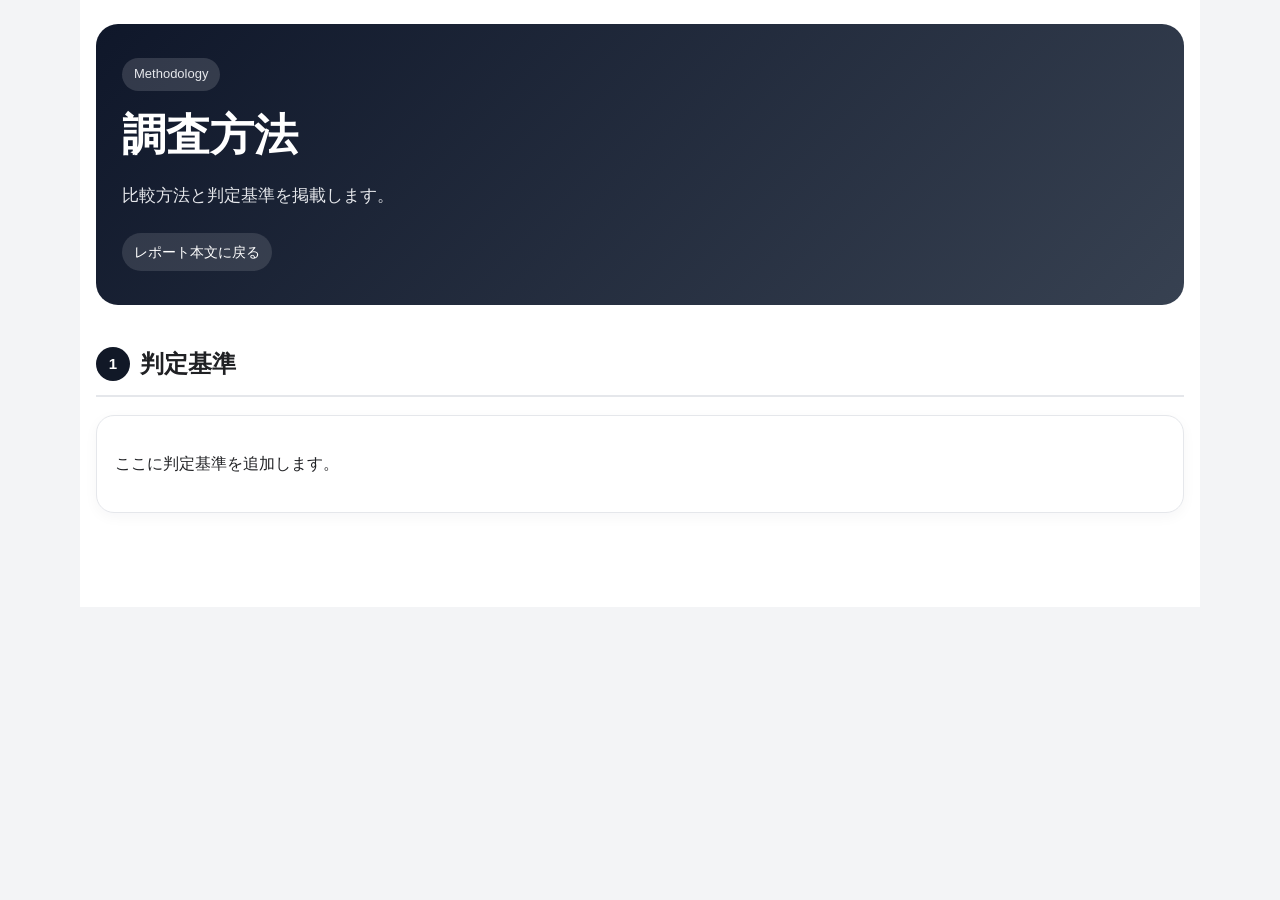
==== pages/methodology.html @ a3123b66 "Add initial GitHub Pages site" ====
<!DOCTYPE html>
<html lang="ja">
<head>
  <meta charset="UTF-8" />
  <meta name="viewport" content="width=device-width, initial-scale=1.0" />

  <title>調査方法</title>
  <link rel="stylesheet" href="../assets/css/report.css" />
</head>

<body>
  <main class="hormuz-report">
    <header class="report-hero">
      <div class="report-label">Methodology</div>
      <h1>調査方法</h1>
      <p class="lead">比較方法と判定基準を掲載します。</p>

      <nav class="top-links">
        <a href="../index.html">レポート本文に戻る</a>
      </nav>
    </header>

    <section class="section-block">
      <h2 class="section-title"><span>1</span>判定基準</h2>
      <div class="card">
        <p>ここに判定基準を追加します。</p>
      </div>
    </section>
  </main>
</body>
</html>
---- assets/css/report.css ----
:root {
  --blue: #1a73e8;
  --navy: #111827;
  --gray: #6b7280;
  --border: #e5e7eb;
}

* {
  box-sizing: border-box;
}

body {
  margin: 0;
  background: #f3f4f6;
  color: #202124;
  font-family: -apple-system, BlinkMacSystemFont, "Segoe UI", "Hiragino Sans",
    "Hiragino Kaku Gothic ProN", "Yu Gothic", Meiryo, sans-serif;
}

a {
  color: var(--blue);
  text-decoration: none;
}

a:hover {
  text-decoration: underline;
}

.hormuz-report {
  max-width: 1120px;
  margin: 0 auto;
  padding: 24px 16px 56px;
  line-height: 1.75;
  background: #fff;
}

.report-hero {
  padding: 34px 26px;
  border-radius: 22px;
  background: linear-gradient(135deg, #0f172a, #374151);
  color: #fff;
  margin-bottom: 34px;
}

.report-label {
  display: inline-block;
  padding: 5px 12px;
  border-radius: 999px;
  background: rgba(255,255,255,0.14);
  color: #e5e7eb;
  font-size: 13px;
  margin-bottom: 14px;
}

.report-hero h1 {
  font-size: clamp(26px, 4vw, 44px);
  line-height: 1.35;
  margin: 0 0 14px;
}

.report-hero .lead {
  font-size: 17px;
  color: #e5e7eb;
}

.top-links {
  display: flex;
  flex-wrap: wrap;
  gap: 10px;
  margin-top: 22px;
}

.top-links a {
  display: inline-block;
  padding: 7px 12px;
  border-radius: 999px;
  background: rgba(255,255,255,0.12);
  color: #fff;
  font-size: 14px;
}

.section-block {
  margin: 38px 0;
}

.section-title {
  display: flex;
  align-items: center;
  gap: 10px;
  font-size: 24px;
  padding-bottom: 10px;
  border-bottom: 2px solid var(--border);
  margin-bottom: 18px;
}

.section-title span {
  display: inline-flex;
  width: 34px;
  height: 34px;
  align-items: center;
  justify-content: center;
  border-radius: 50%;
  background: var(--navy);
  color: #fff;
  font-size: 15px;
  font-weight: 800;
  flex-shrink: 0;
}

.card {
  border: 1px solid var(--border);
  border-radius: 18px;
  padding: 18px;
  background: #fff;
  box-shadow: 0 4px 14px rgba(15, 23, 42, 0.04);
}
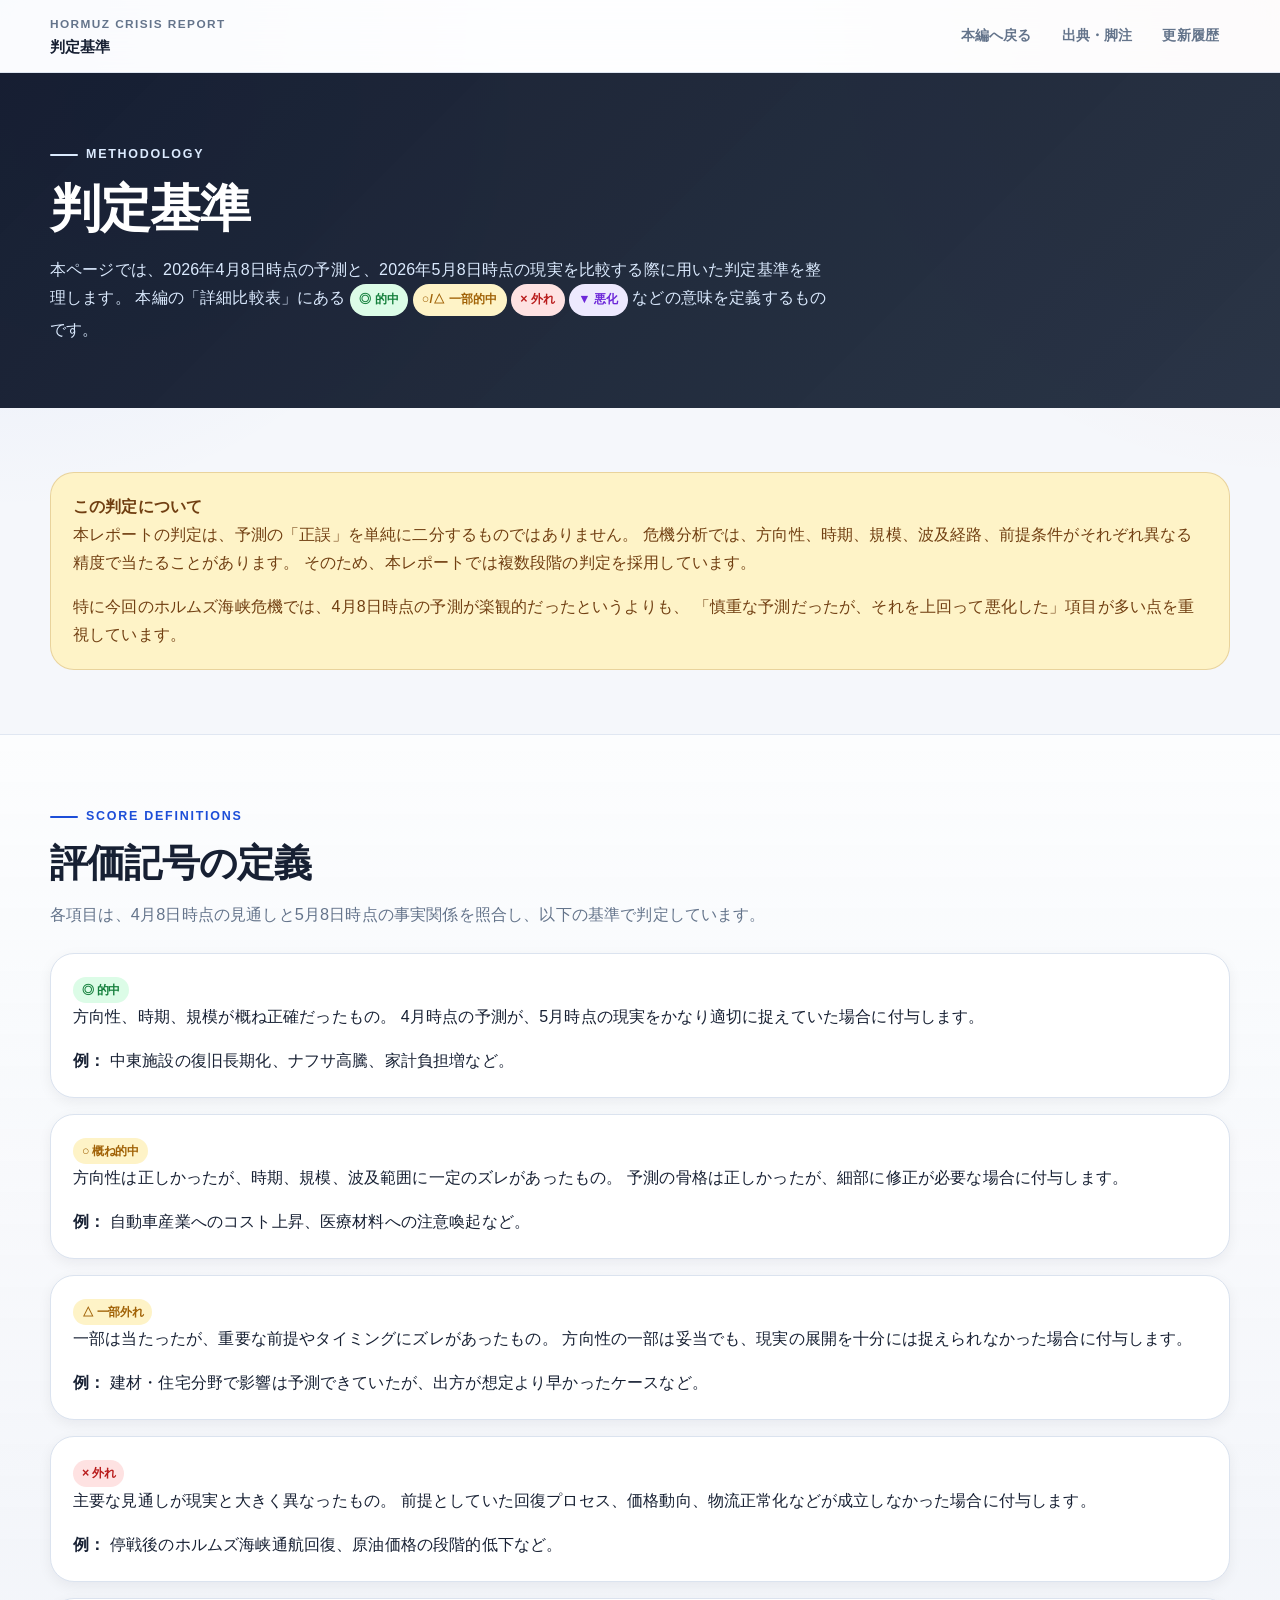
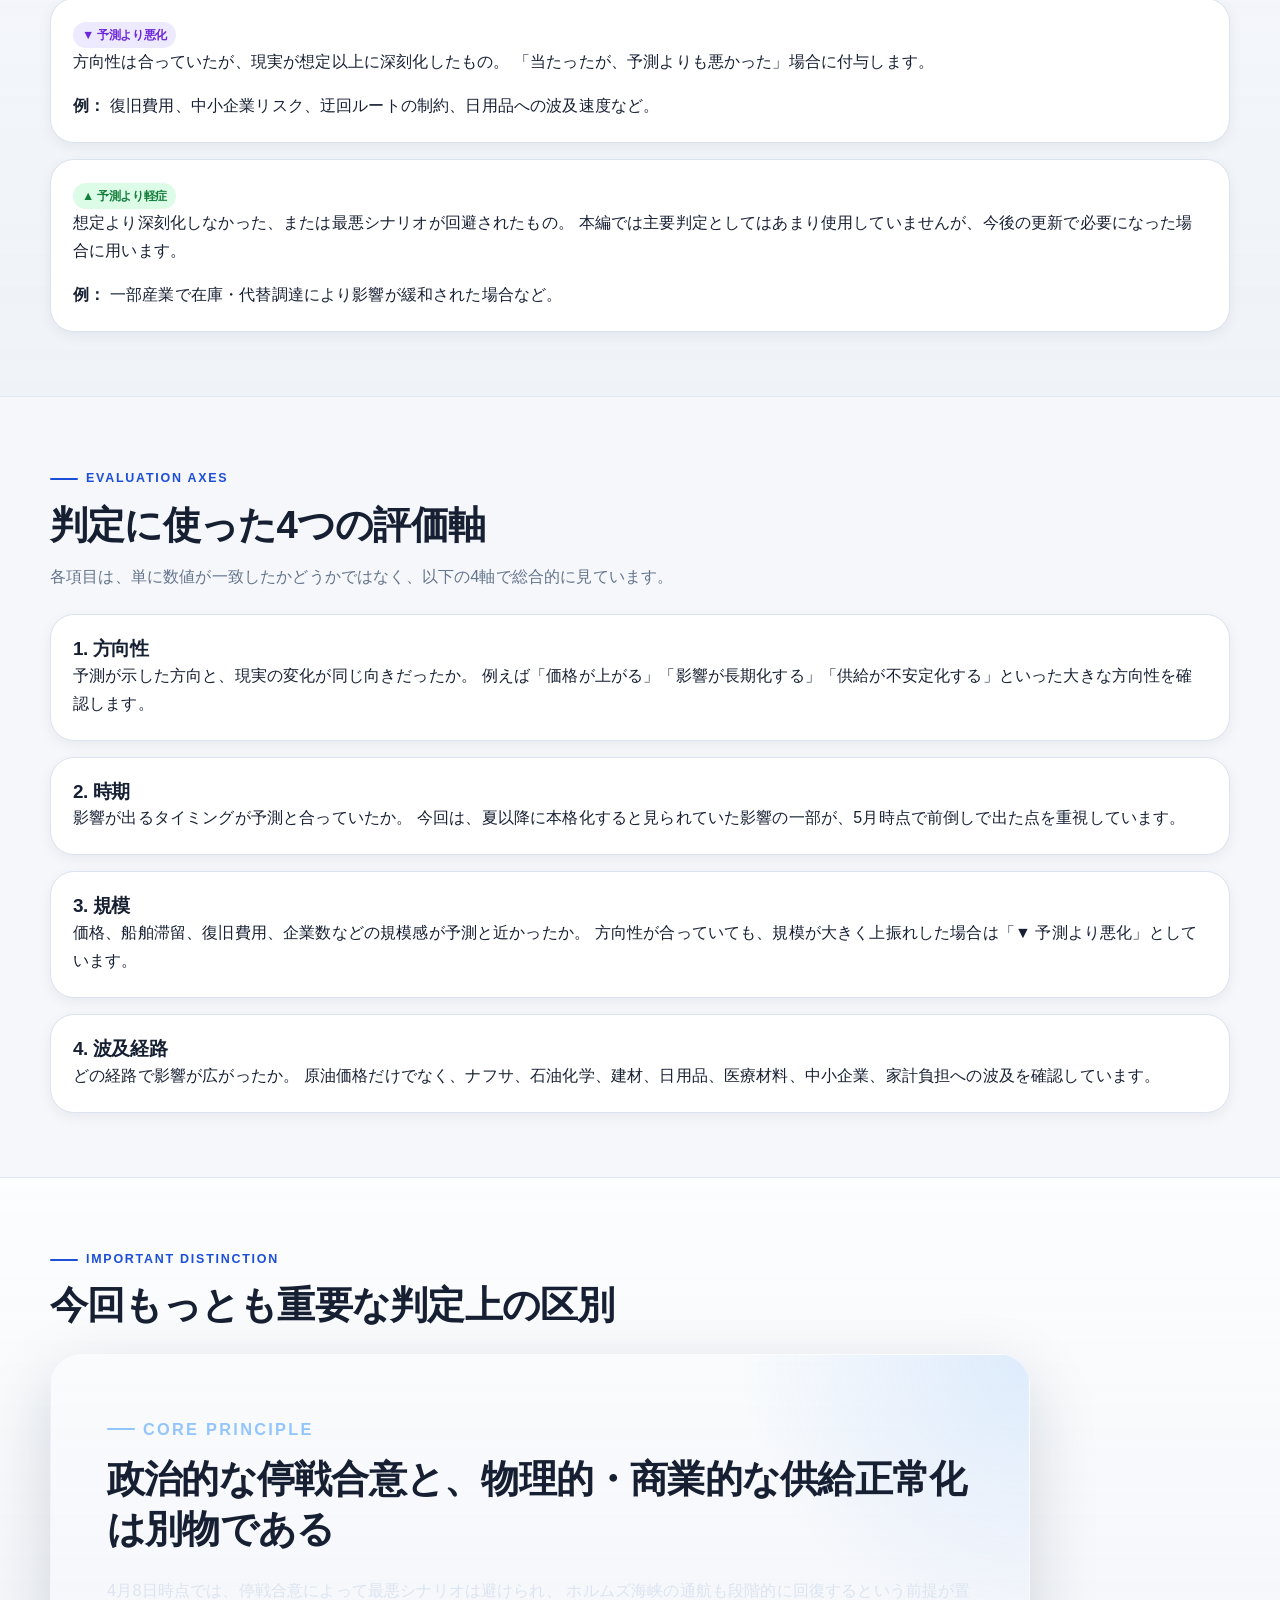
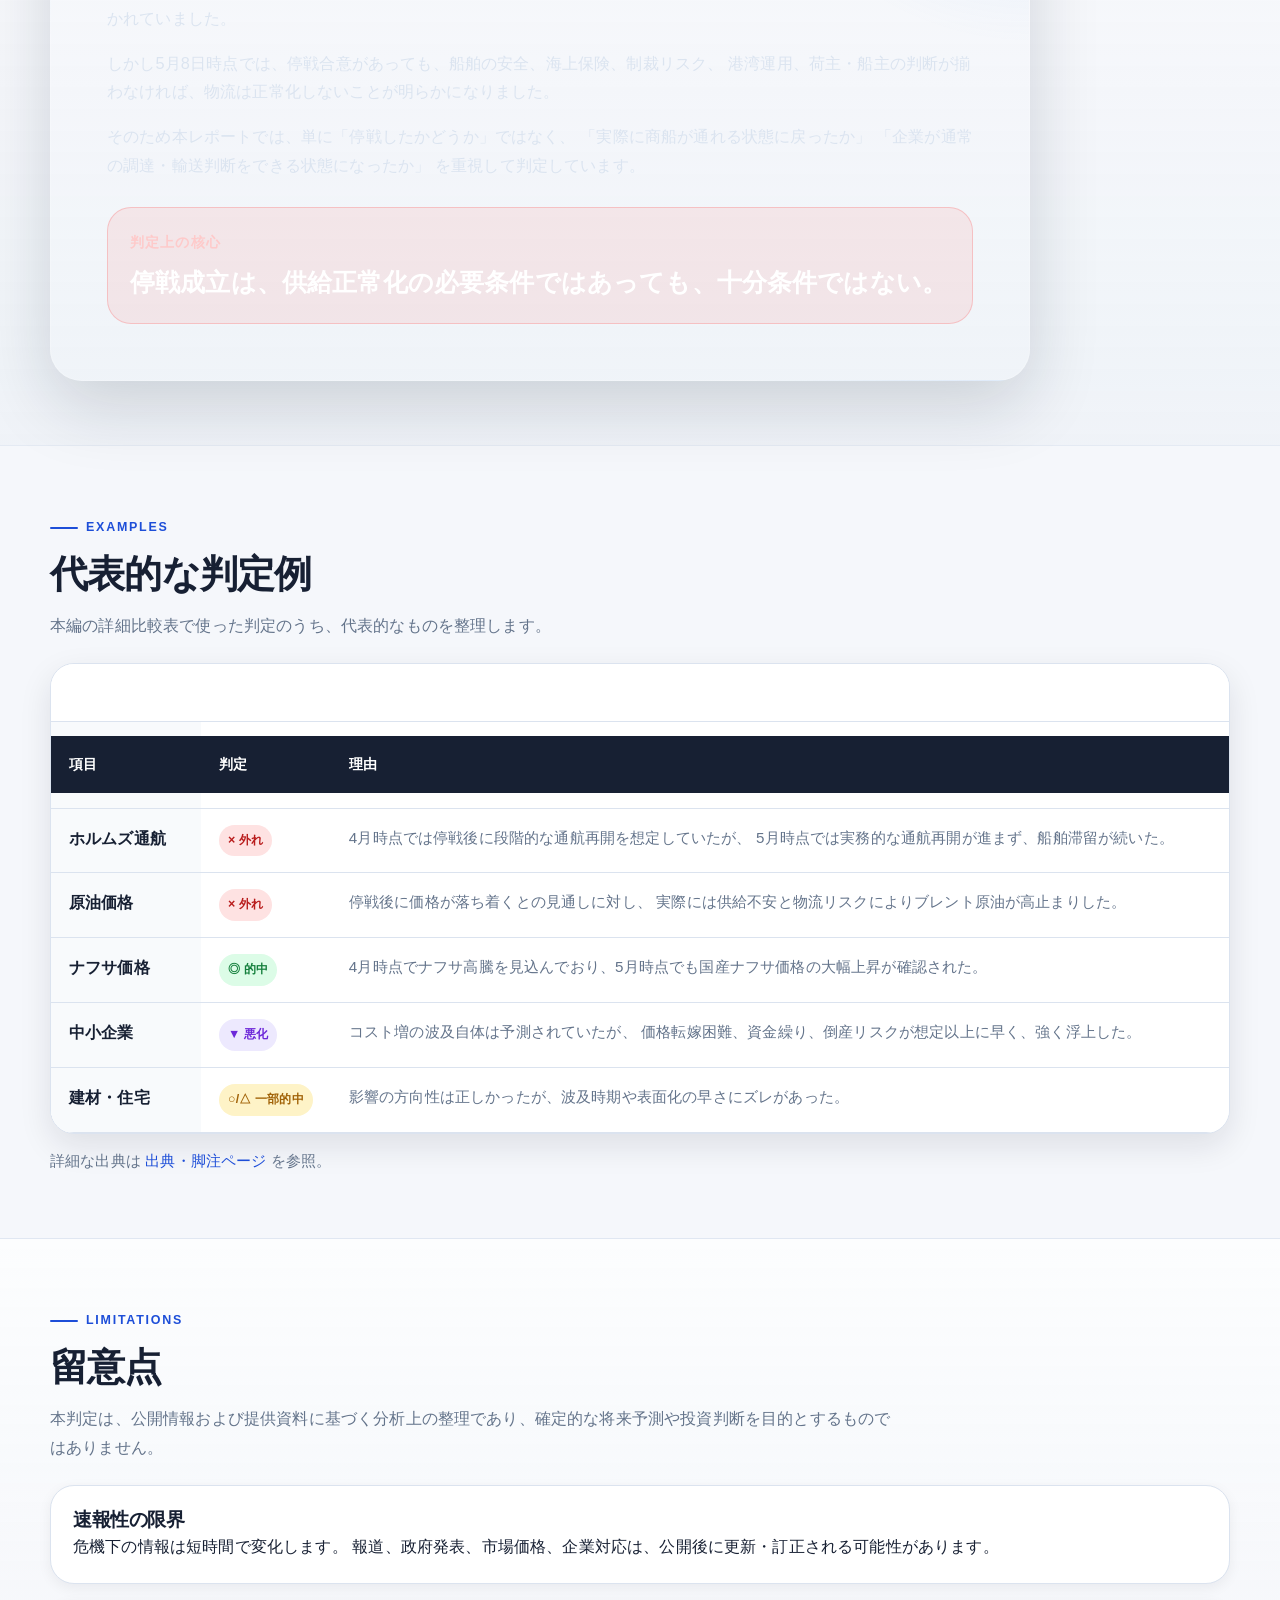
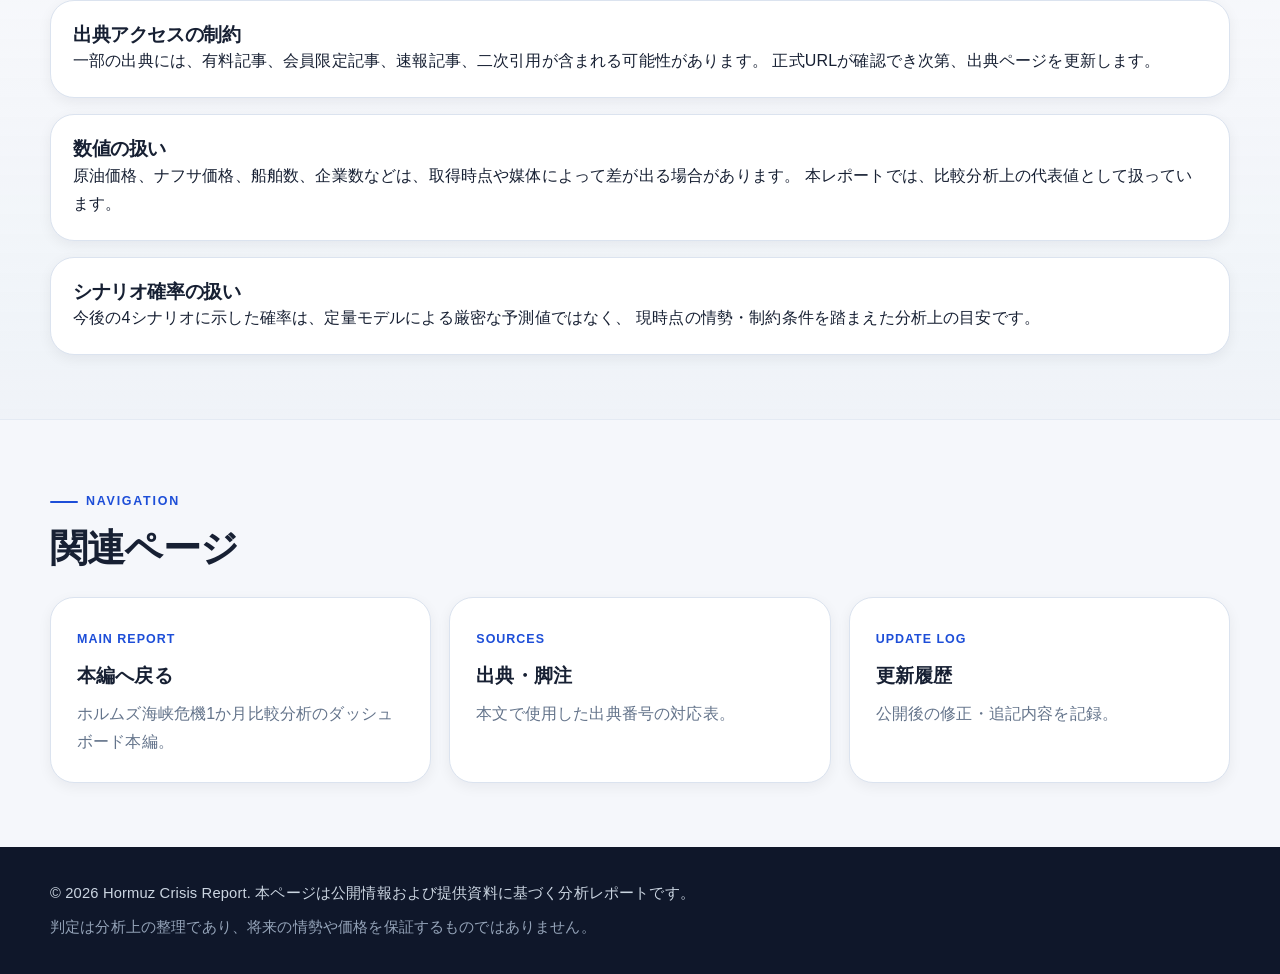
==== commit 9a56bd16: "Add methodology page" ====
--- a/pages/methodology.html
+++ b/pages/methodology.html
@@ -4,28 +4,399 @@
   <meta charset="UTF-8" />
   <meta name="viewport" content="width=device-width, initial-scale=1.0" />
 
-  <title>調査方法</title>
+  <title>判定基準｜ホルムズ海峡危機1か月比較分析</title>
+  <meta
+    name="description"
+    content="ホルムズ海峡危機1か月比較分析における、4月8日時点の予測と5月8日時点の現実を比較するための判定基準。"
+  />
+
+  <!-- 下書き段階で検索避けしたい場合は下のコメントを外す -->
+  <!-- <meta name="robots" content="noindex, nofollow" /> -->
+
   <link rel="stylesheet" href="../assets/css/report.css" />
 </head>
 
 <body>
-  <main class="hormuz-report">
-    <header class="report-hero">
-      <div class="report-label">Methodology</div>
-      <h1>調査方法</h1>
-      <p class="lead">比較方法と判定基準を掲載します。</p>
-
-      <nav class="top-links">
-        <a href="../index.html">レポート本文に戻る</a>
+  <a class="skip-link" href="#main">本文へ移動</a>
+
+  <header class="site-header">
+    <div class="container header-inner">
+      <div class="brand">
+        <span class="brand-label">Hormuz Crisis Report</span>
+        <strong>判定基準</strong>
+      </div>
+
+      <nav class="header-nav" aria-label="ページナビゲーション">
+        <a href="../index.html">本編へ戻る</a>
+        <a href="./source-notes.html">出典・脚注</a>
+        <a href="./update-log.html">更新履歴</a>
       </nav>
-    </header>
-
-    <section class="section-block">
-      <h2 class="section-title"><span>1</span>判定基準</h2>
-      <div class="card">
-        <p>ここに判定基準を追加します。</p>
+    </div>
+  </header>
+
+  <main id="main">
+    <section class="page-hero">
+      <div class="container">
+        <p class="eyebrow">Methodology</p>
+        <h1>判定基準</h1>
+        <p>
+          本ページでは、2026年4月8日時点の予測と、2026年5月8日時点の現実を比較する際に用いた判定基準を整理します。
+          本編の「詳細比較表」にある
+          <span class="judge hit">◎ 的中</span>
+          <span class="judge partial">○/△ 一部的中</span>
+          <span class="judge miss">× 外れ</span>
+          <span class="judge worse">▼ 悪化</span>
+          などの意味を定義するものです。
+        </p>
+      </div>
+    </section>
+
+    <section class="page-section">
+      <div class="container">
+        <div class="note-box">
+          <strong>この判定について</strong>
+          <p>
+            本レポートの判定は、予測の「正誤」を単純に二分するものではありません。
+            危機分析では、方向性、時期、規模、波及経路、前提条件がそれぞれ異なる精度で当たることがあります。
+            そのため、本レポートでは複数段階の判定を採用しています。
+          </p>
+          <p>
+            特に今回のホルムズ海峡危機では、4月8日時点の予測が楽観的だったというよりも、
+            「慎重な予測だったが、それを上回って悪化した」項目が多い点を重視しています。
+          </p>
+        </div>
+      </div>
+    </section>
+
+    <section class="page-section section-muted">
+      <div class="container">
+        <div class="section-heading compact">
+          <p class="eyebrow">Score Definitions</p>
+          <h2>評価記号の定義</h2>
+          <p>
+            各項目は、4月8日時点の見通しと5月8日時点の事実関係を照合し、以下の基準で判定しています。
+          </p>
+        </div>
+
+        <div class="method-grid">
+          <article class="method-card">
+            <h3><span class="judge hit">◎ 的中</span></h3>
+            <p>
+              方向性、時期、規模が概ね正確だったもの。
+              4月時点の予測が、5月時点の現実をかなり適切に捉えていた場合に付与します。
+            </p>
+            <p>
+              <strong>例：</strong>
+              中東施設の復旧長期化、ナフサ高騰、家計負担増など。
+            </p>
+          </article>
+
+          <article class="method-card">
+            <h3><span class="judge partial">○ 概ね的中</span></h3>
+            <p>
+              方向性は正しかったが、時期、規模、波及範囲に一定のズレがあったもの。
+              予測の骨格は正しかったが、細部に修正が必要な場合に付与します。
+            </p>
+            <p>
+              <strong>例：</strong>
+              自動車産業へのコスト上昇、医療材料への注意喚起など。
+            </p>
+          </article>
+
+          <article class="method-card">
+            <h3><span class="judge partial">△ 一部外れ</span></h3>
+            <p>
+              一部は当たったが、重要な前提やタイミングにズレがあったもの。
+              方向性の一部は妥当でも、現実の展開を十分には捉えられなかった場合に付与します。
+            </p>
+            <p>
+              <strong>例：</strong>
+              建材・住宅分野で影響は予測できていたが、出方が想定より早かったケースなど。
+            </p>
+          </article>
+
+          <article class="method-card">
+            <h3><span class="judge miss">× 外れ</span></h3>
+            <p>
+              主要な見通しが現実と大きく異なったもの。
+              前提としていた回復プロセス、価格動向、物流正常化などが成立しなかった場合に付与します。
+            </p>
+            <p>
+              <strong>例：</strong>
+              停戦後のホルムズ海峡通航回復、原油価格の段階的低下など。
+            </p>
+          </article>
+
+          <article class="method-card">
+            <h3><span class="judge worse">▼ 予測より悪化</span></h3>
+            <p>
+              方向性は合っていたが、現実が想定以上に深刻化したもの。
+              「当たったが、予測よりも悪かった」場合に付与します。
+            </p>
+            <p>
+              <strong>例：</strong>
+              復旧費用、中小企業リスク、迂回ルートの制約、日用品への波及速度など。
+            </p>
+          </article>
+
+          <article class="method-card">
+            <h3><span class="judge hit">▲ 予測より軽症</span></h3>
+            <p>
+              想定より深刻化しなかった、または最悪シナリオが回避されたもの。
+              本編では主要判定としてはあまり使用していませんが、今後の更新で必要になった場合に用います。
+            </p>
+            <p>
+              <strong>例：</strong>
+              一部産業で在庫・代替調達により影響が緩和された場合など。
+            </p>
+          </article>
+        </div>
+      </div>
+    </section>
+
+    <section class="page-section">
+      <div class="container">
+        <div class="section-heading compact">
+          <p class="eyebrow">Evaluation Axes</p>
+          <h2>判定に使った4つの評価軸</h2>
+          <p>
+            各項目は、単に数値が一致したかどうかではなく、以下の4軸で総合的に見ています。
+          </p>
+        </div>
+
+        <div class="method-grid">
+          <article class="method-card">
+            <h3>1. 方向性</h3>
+            <p>
+              予測が示した方向と、現実の変化が同じ向きだったか。
+              例えば「価格が上がる」「影響が長期化する」「供給が不安定化する」といった大きな方向性を確認します。
+            </p>
+          </article>
+
+          <article class="method-card">
+            <h3>2. 時期</h3>
+            <p>
+              影響が出るタイミングが予測と合っていたか。
+              今回は、夏以降に本格化すると見られていた影響の一部が、5月時点で前倒しで出た点を重視しています。
+            </p>
+          </article>
+
+          <article class="method-card">
+            <h3>3. 規模</h3>
+            <p>
+              価格、船舶滞留、復旧費用、企業数などの規模感が予測と近かったか。
+              方向性が合っていても、規模が大きく上振れした場合は「▼ 予測より悪化」としています。
+            </p>
+          </article>
+
+          <article class="method-card">
+            <h3>4. 波及経路</h3>
+            <p>
+              どの経路で影響が広がったか。
+              原油価格だけでなく、ナフサ、石油化学、建材、日用品、医療材料、中小企業、家計負担への波及を確認しています。
+            </p>
+          </article>
+        </div>
+      </div>
+    </section>
+
+    <section class="page-section section-muted">
+      <div class="container">
+        <div class="section-heading compact">
+          <p class="eyebrow">Important Distinction</p>
+          <h2>今回もっとも重要な判定上の区別</h2>
+        </div>
+
+        <div class="conclusion-card">
+          <p class="eyebrow">Core Principle</p>
+          <h2>政治的な停戦合意と、物理的・商業的な供給正常化は別物である</h2>
+          <p>
+            4月8日時点では、停戦合意によって最悪シナリオは避けられ、
+            ホルムズ海峡の通航も段階的に回復するという前提が置かれていました。
+          </p>
+          <p>
+            しかし5月8日時点では、停戦合意があっても、船舶の安全、海上保険、制裁リスク、
+            港湾運用、荷主・船主の判断が揃わなければ、物流は正常化しないことが明らかになりました。
+          </p>
+          <p>
+            そのため本レポートでは、単に「停戦したかどうか」ではなく、
+            「実際に商船が通れる状態に戻ったか」
+            「企業が通常の調達・輸送判断をできる状態になったか」
+            を重視して判定しています。
+          </p>
+
+          <div class="conclusion-highlight">
+            <strong>判定上の核心</strong>
+            <span>停戦成立は、供給正常化の必要条件ではあっても、十分条件ではない。</span>
+          </div>
+        </div>
+      </div>
+    </section>
+
+    <section class="page-section">
+      <div class="container">
+        <div class="section-heading compact">
+          <p class="eyebrow">Examples</p>
+          <h2>代表的な判定例</h2>
+          <p>
+            本編の詳細比較表で使った判定のうち、代表的なものを整理します。
+          </p>
+        </div>
+
+        <div class="table-wrap">
+          <table class="comparison-table">
+            <thead>
+              <tr>
+                <th>項目</th>
+                <th>判定</th>
+                <th>理由</th>
+              </tr>
+            </thead>
+            <tbody>
+              <tr>
+                <th>施設復旧</th>
+                <td><span class="judge hit">◎ 的中</span></td>
+                <td>
+                  4月時点で、完全復旧には3〜5年を要するとの長期見通しを置いていた。
+                  5月時点でも復旧長期化の前提は維持され、方向性は正確だった。
+                </td>
+              </tr>
+              <tr>
+                <th>ホルムズ通航</th>
+                <td><span class="judge miss">× 外れ</span></td>
+                <td>
+                  4月時点では停戦後に段階的な通航再開を想定していたが、
+                  5月時点では実務的な通航再開が進まず、船舶滞留が続いた。
+                </td>
+              </tr>
+              <tr>
+                <th>原油価格</th>
+                <td><span class="judge miss">× 外れ</span></td>
+                <td>
+                  停戦後に価格が落ち着くとの見通しに対し、
+                  実際には供給不安と物流リスクによりブレント原油が高止まりした。
+                </td>
+              </tr>
+              <tr>
+                <th>ナフサ価格</th>
+                <td><span class="judge hit">◎ 的中</span></td>
+                <td>
+                  4月時点でナフサ高騰を見込んでおり、5月時点でも国産ナフサ価格の大幅上昇が確認された。
+                </td>
+              </tr>
+              <tr>
+                <th>中小企業</th>
+                <td><span class="judge worse">▼ 悪化</span></td>
+                <td>
+                  コスト増の波及自体は予測されていたが、
+                  価格転嫁困難、資金繰り、倒産リスクが想定以上に早く、強く浮上した。
+                </td>
+              </tr>
+              <tr>
+                <th>建材・住宅</th>
+                <td><span class="judge partial">○/△ 一部的中</span></td>
+                <td>
+                  影響の方向性は正しかったが、波及時期や表面化の早さにズレがあった。
+                </td>
+              </tr>
+            </tbody>
+          </table>
+        </div>
+
+        <p class="table-note">
+          詳細な出典は
+          <a href="./source-notes.html">出典・脚注ページ</a>
+          を参照。
+        </p>
+      </div>
+    </section>
+
+    <section class="page-section section-muted">
+      <div class="container">
+        <div class="section-heading compact">
+          <p class="eyebrow">Limitations</p>
+          <h2>留意点</h2>
+          <p>
+            本判定は、公開情報および提供資料に基づく分析上の整理であり、確定的な将来予測や投資判断を目的とするものではありません。
+          </p>
+        </div>
+
+        <div class="method-grid">
+          <article class="method-card">
+            <h3>速報性の限界</h3>
+            <p>
+              危機下の情報は短時間で変化します。
+              報道、政府発表、市場価格、企業対応は、公開後に更新・訂正される可能性があります。
+            </p>
+          </article>
+
+          <article class="method-card">
+            <h3>出典アクセスの制約</h3>
+            <p>
+              一部の出典には、有料記事、会員限定記事、速報記事、二次引用が含まれる可能性があります。
+              正式URLが確認でき次第、出典ページを更新します。
+            </p>
+          </article>
+
+          <article class="method-card">
+            <h3>数値の扱い</h3>
+            <p>
+              原油価格、ナフサ価格、船舶数、企業数などは、取得時点や媒体によって差が出る場合があります。
+              本レポートでは、比較分析上の代表値として扱っています。
+            </p>
+          </article>
+
+          <article class="method-card">
+            <h3>シナリオ確率の扱い</h3>
+            <p>
+              今後の4シナリオに示した確率は、定量モデルによる厳密な予測値ではなく、
+              現時点の情勢・制約条件を踏まえた分析上の目安です。
+            </p>
+          </article>
+        </div>
+      </div>
+    </section>
+
+    <section class="page-section related">
+      <div class="container">
+        <div class="section-heading compact">
+          <p class="eyebrow">Navigation</p>
+          <h2>関連ページ</h2>
+        </div>
+
+        <div class="related-grid">
+          <a class="related-card" href="../index.html">
+            <span>Main Report</span>
+            <strong>本編へ戻る</strong>
+            <p>ホルムズ海峡危機1か月比較分析のダッシュボード本編。</p>
+          </a>
+
+          <a class="related-card" href="./source-notes.html">
+            <span>Sources</span>
+            <strong>出典・脚注</strong>
+            <p>本文で使用した出典番号の対応表。</p>
+          </a>
+
+          <a class="related-card" href="./update-log.html">
+            <span>Update Log</span>
+            <strong>更新履歴</strong>
+            <p>公開後の修正・追記内容を記録。</p>
+          </a>
+        </div>
       </div>
     </section>
   </main>
+
+  <footer class="site-footer">
+    <div class="container footer-inner">
+      <p>
+        © 2026 Hormuz Crisis Report.
+        本ページは公開情報および提供資料に基づく分析レポートです。
+      </p>
+      <p class="footer-note">
+        判定は分析上の整理であり、将来の情勢や価格を保証するものではありません。
+      </p>
+    </div>
+  </footer>
 </body>
 </html>
--- a/assets/css/report.css
+++ b/assets/css/report.css
@@ -1,24 +1,96 @@
+/* =========================================================
+   Hormuz Crisis Report
+   assets/css/report.css
+   ========================================================= */
+
+/* ------------------------------
+   Base
+------------------------------ */
+
 :root {
-  --blue: #1a73e8;
-  --navy: #111827;
-  --gray: #6b7280;
-  --border: #e5e7eb;
+  --bg: #f5f7fb;
+  --bg-soft: #eef2f8;
+  --bg-dark: #0f172a;
+  --bg-card: #ffffff;
+  --bg-card-soft: #f8fafc;
+
+  --text: #172033;
+  --text-muted: #64748b;
+  --text-soft: #94a3b8;
+  --text-invert: #ffffff;
+
+  --line: #dbe3ef;
+  --line-strong: #c4cfdd;
+
+  --primary: #1d4ed8;
+  --primary-dark: #1e3a8a;
+  --primary-soft: #dbeafe;
+
+  --cyan: #0891b2;
+  --cyan-soft: #cffafe;
+
+  --green: #15803d;
+  --green-soft: #dcfce7;
+
+  --yellow: #a16207;
+  --yellow-soft: #fef3c7;
+
+  --orange: #c2410c;
+  --orange-soft: #ffedd5;
+
+  --red: #b91c1c;
+  --red-soft: #fee2e2;
+
+  --purple: #6d28d9;
+  --purple-soft: #ede9fe;
+
+  --shadow-sm: 0 4px 14px rgba(15, 23, 42, 0.06);
+  --shadow-md: 0 12px 32px rgba(15, 23, 42, 0.10);
+  --shadow-lg: 0 24px 70px rgba(15, 23, 42, 0.16);
+
+  --radius-sm: 10px;
+  --radius-md: 16px;
+  --radius-lg: 24px;
+  --radius-xl: 32px;
+
+  --container: 1180px;
 }
 
 * {
   box-sizing: border-box;
 }
 
+html {
+  scroll-behavior: smooth;
+}
+
 body {
   margin: 0;
-  background: #f3f4f6;
-  color: #202124;
-  font-family: -apple-system, BlinkMacSystemFont, "Segoe UI", "Hiragino Sans",
-    "Hiragino Kaku Gothic ProN", "Yu Gothic", Meiryo, sans-serif;
+  background:
+    radial-gradient(circle at top left, rgba(29, 78, 216, 0.10), transparent 32rem),
+    radial-gradient(circle at top right, rgba(185, 28, 28, 0.08), transparent 30rem),
+    var(--bg);
+  color: var(--text);
+  font-family:
+    -apple-system,
+    BlinkMacSystemFont,
+    "Segoe UI",
+    "Hiragino Kaku Gothic ProN",
+    "Yu Gothic",
+    "Meiryo",
+    sans-serif;
+  font-size: 16px;
+  line-height: 1.75;
+  letter-spacing: 0.01em;
+}
+
+img,
+svg {
+  max-width: 100%;
 }
 
 a {
-  color: var(--blue);
+  color: var(--primary);
   text-decoration: none;
 }
 
@@ -26,91 +98,1446 @@
   text-decoration: underline;
 }
 
-.hormuz-report {
-  max-width: 1120px;
-  margin: 0 auto;
-  padding: 24px 16px 56px;
-  line-height: 1.75;
-  background: #fff;
-}
-
-.report-hero {
-  padding: 34px 26px;
-  border-radius: 22px;
-  background: linear-gradient(135deg, #0f172a, #374151);
+p {
+  margin: 0 0 1em;
+}
+
+p:last-child {
+  margin-bottom: 0;
+}
+
+h1,
+h2,
+h3 {
+  margin: 0;
+  line-height: 1.3;
+  letter-spacing: -0.02em;
+}
+
+h1 {
+  font-size: clamp(2.4rem, 5vw, 5rem);
+  font-weight: 900;
+}
+
+h2 {
+  font-size: clamp(1.8rem, 3vw, 3rem);
+  font-weight: 850;
+}
+
+h3 {
+  font-size: 1.18rem;
+  font-weight: 800;
+}
+
+ul,
+ol {
+  margin-top: 0;
+  margin-bottom: 0;
+}
+
+.container {
+  width: min(var(--container), calc(100% - 40px));
+  margin-inline: auto;
+}
+
+.section {
+  padding: 84px 0;
+}
+
+.section-muted {
+  background:
+    linear-gradient(180deg, rgba(255, 255, 255, 0.70), rgba(238, 242, 248, 0.86));
+  border-top: 1px solid rgba(219, 227, 239, 0.7);
+  border-bottom: 1px solid rgba(219, 227, 239, 0.7);
+}
+
+.section-heading {
+  max-width: 850px;
+  margin-bottom: 34px;
+}
+
+.section-heading.compact {
+  margin-bottom: 24px;
+}
+
+.section-heading p:not(.eyebrow) {
+  color: var(--text-muted);
+  font-size: 1.02rem;
+  margin-top: 12px;
+}
+
+.eyebrow {
+  display: inline-flex;
+  align-items: center;
+  gap: 8px;
+  margin: 0 0 10px;
+  color: var(--primary);
+  font-size: 0.78rem;
+  font-weight: 850;
+  letter-spacing: 0.14em;
+  text-transform: uppercase;
+}
+
+.eyebrow::before {
+  content: "";
+  width: 28px;
+  height: 2px;
+  background: currentColor;
+  border-radius: 999px;
+}
+
+.skip-link {
+  position: fixed;
+  left: 16px;
+  top: 16px;
+  z-index: 9999;
+  transform: translateY(-160%);
+  padding: 10px 14px;
+  border-radius: 999px;
+  background: var(--bg-dark);
   color: #fff;
-  margin-bottom: 34px;
-}
-
-.report-label {
-  display: inline-block;
-  padding: 5px 12px;
-  border-radius: 999px;
-  background: rgba(255,255,255,0.14);
-  color: #e5e7eb;
-  font-size: 13px;
-  margin-bottom: 14px;
-}
-
-.report-hero h1 {
-  font-size: clamp(26px, 4vw, 44px);
+  font-weight: 700;
+}
+
+.skip-link:focus {
+  transform: translateY(0);
+}
+
+/* ------------------------------
+   Header
+------------------------------ */
+
+.site-header {
+  position: sticky;
+  top: 0;
+  z-index: 100;
+  background: rgba(255, 255, 255, 0.82);
+  backdrop-filter: blur(18px);
+  border-bottom: 1px solid rgba(219, 227, 239, 0.9);
+}
+
+.header-inner {
+  min-height: 72px;
+  display: flex;
+  align-items: center;
+  justify-content: space-between;
+  gap: 24px;
+}
+
+.brand {
+  display: grid;
+  gap: 2px;
+  min-width: 250px;
+}
+
+.brand-label {
+  color: var(--text-muted);
+  font-size: 0.74rem;
+  font-weight: 800;
+  letter-spacing: 0.12em;
+  text-transform: uppercase;
+}
+
+.brand strong {
+  color: var(--text);
+  font-size: 0.95rem;
   line-height: 1.35;
-  margin: 0 0 14px;
-}
-
-.report-hero .lead {
-  font-size: 17px;
-  color: #e5e7eb;
-}
-
-.top-links {
+}
+
+.header-nav {
   display: flex;
   flex-wrap: wrap;
-  gap: 10px;
-  margin-top: 22px;
-}
-
-.top-links a {
+  justify-content: flex-end;
+  gap: 8px;
+}
+
+.header-nav a {
+  display: inline-flex;
+  align-items: center;
+  min-height: 36px;
+  padding: 6px 11px;
+  border-radius: 999px;
+  color: var(--text-muted);
+  font-size: 0.86rem;
+  font-weight: 750;
+}
+
+.header-nav a:hover {
+  background: var(--primary-soft);
+  color: var(--primary-dark);
+  text-decoration: none;
+}
+
+/* ------------------------------
+   Hero
+------------------------------ */
+
+.hero {
+  padding: 86px 0 76px;
+  background:
+    linear-gradient(135deg, rgba(15, 23, 42, 0.95), rgba(30, 41, 59, 0.92)),
+    radial-gradient(circle at 20% 10%, rgba(59, 130, 246, 0.32), transparent 26rem),
+    radial-gradient(circle at 90% 20%, rgba(239, 68, 68, 0.28), transparent 28rem);
+  color: var(--text-invert);
+  overflow: hidden;
+}
+
+.hero-grid {
+  display: grid;
+  grid-template-columns: minmax(0, 1.35fr) minmax(320px, 0.65fr);
+  gap: 42px;
+  align-items: center;
+}
+
+.hero-copy {
+  max-width: 820px;
+}
+
+.hero .eyebrow {
+  color: #93c5fd;
+}
+
+.hero h1 {
+  margin-bottom: 22px;
+  text-wrap: balance;
+}
+
+.hero-lead {
+  max-width: 780px;
+  color: #dbeafe;
+  font-size: clamp(1.05rem, 1.5vw, 1.25rem);
+  line-height: 1.9;
+}
+
+.hero-message {
+  margin-top: 28px;
+  padding: 22px 24px;
+  border: 1px solid rgba(147, 197, 253, 0.32);
+  border-left: 6px solid #60a5fa;
+  border-radius: var(--radius-md);
+  background: rgba(15, 23, 42, 0.56);
+  box-shadow: var(--shadow-md);
+}
+
+.message-label {
+  display: inline-flex;
+  margin-bottom: 8px;
+  padding: 3px 9px;
+  border-radius: 999px;
+  background: rgba(96, 165, 250, 0.18);
+  color: #bfdbfe;
+  font-size: 0.78rem;
+  font-weight: 850;
+  letter-spacing: 0.08em;
+}
+
+.hero-message p {
+  color: #fff;
+  font-size: clamp(1.15rem, 2vw, 1.45rem);
+  font-weight: 850;
+  line-height: 1.55;
+}
+
+.hero-actions {
+  display: flex;
+  flex-wrap: wrap;
+  gap: 12px;
+  margin-top: 30px;
+}
+
+.button {
+  display: inline-flex;
+  align-items: center;
+  justify-content: center;
+  min-height: 46px;
+  padding: 11px 18px;
+  border-radius: 999px;
+  font-weight: 850;
+  box-shadow: var(--shadow-sm);
+}
+
+.button:hover {
+  text-decoration: none;
+  transform: translateY(-1px);
+}
+
+.button.primary {
+  background: #ffffff;
+  color: var(--primary-dark);
+}
+
+.button.secondary {
+  border: 1px solid rgba(255, 255, 255, 0.26);
+  background: rgba(255, 255, 255, 0.08);
+  color: #ffffff;
+}
+
+.hero-panel {
+  display: grid;
+  gap: 18px;
+}
+
+.panel-card {
+  padding: 26px;
+  border-radius: var(--radius-lg);
+  background: rgba(255, 255, 255, 0.10);
+  border: 1px solid rgba(255, 255, 255, 0.16);
+  box-shadow: var(--shadow-lg);
+}
+
+.panel-card.danger {
+  border-top: 5px solid #f87171;
+}
+
+.panel-kicker {
   display: inline-block;
-  padding: 7px 12px;
+  margin-bottom: 12px;
+  color: #fecaca;
+  font-size: 0.82rem;
+  font-weight: 850;
+  letter-spacing: 0.08em;
+}
+
+.panel-card strong {
+  display: block;
+  margin-bottom: 10px;
+  font-size: 1.5rem;
+  line-height: 1.35;
+}
+
+.panel-card p {
+  color: #e2e8f0;
+}
+
+.meta-list {
+  margin: 0;
+  display: grid;
+  gap: 12px;
+}
+
+.meta-list div {
+  padding: 16px 18px;
+  border-radius: var(--radius-md);
+  background: rgba(255, 255, 255, 0.08);
+  border: 1px solid rgba(255, 255, 255, 0.12);
+}
+
+.meta-list dt {
+  margin-bottom: 4px;
+  color: #bfdbfe;
+  font-size: 0.78rem;
+  font-weight: 850;
+}
+
+.meta-list dd {
+  margin: 0;
+  color: #f8fafc;
+  font-size: 0.94rem;
+}
+
+/* ------------------------------
+   Summary Cards
+------------------------------ */
+
+.summary-grid {
+  display: grid;
+  grid-template-columns: repeat(4, 1fr);
+  gap: 18px;
+}
+
+.summary-card {
+  position: relative;
+  min-height: 255px;
+  padding: 26px;
+  border-radius: var(--radius-lg);
+  background: var(--bg-card);
+  border: 1px solid var(--line);
+  box-shadow: var(--shadow-sm);
+  overflow: hidden;
+}
+
+.summary-card::after {
+  content: "";
+  position: absolute;
+  right: -48px;
+  bottom: -48px;
+  width: 120px;
+  height: 120px;
   border-radius: 999px;
-  background: rgba(255,255,255,0.12);
+  background: rgba(29, 78, 216, 0.08);
+}
+
+.card-number {
+  display: inline-flex;
+  margin-bottom: 18px;
+  color: var(--primary);
+  font-size: 0.82rem;
+  font-weight: 900;
+  letter-spacing: 0.1em;
+}
+
+.summary-card h3 {
+  margin-bottom: 12px;
+}
+
+.summary-card p {
+  color: var(--text-muted);
+  font-size: 0.96rem;
+}
+
+/* ------------------------------
+   Citation
+------------------------------ */
+
+.cite {
+  display: inline-flex;
+  align-items: center;
+  justify-content: center;
+  min-width: 2.2em;
+  margin-inline: 2px;
+  padding: 1px 6px;
+  border-radius: 999px;
+  background: var(--primary-soft);
+  color: var(--primary-dark);
+  font-size: 0.76em;
+  font-weight: 900;
+  line-height: 1.45;
+  vertical-align: 0.08em;
+}
+
+.cite:hover {
+  background: var(--primary);
   color: #fff;
-  font-size: 14px;
-}
-
-.section-block {
-  margin: 38px 0;
-}
-
-.section-title {
+  text-decoration: none;
+}
+
+/* ------------------------------
+   Indicator Cards
+------------------------------ */
+
+.indicator-grid {
+  display: grid;
+  grid-template-columns: repeat(5, 1fr);
+  gap: 16px;
+}
+
+.indicator-card {
+  padding: 22px;
+  border-radius: var(--radius-lg);
+  background: var(--bg-card);
+  border: 1px solid var(--line);
+  box-shadow: var(--shadow-sm);
+}
+
+.indicator-label {
+  display: block;
+  margin-bottom: 8px;
+  color: var(--text-muted);
+  font-size: 0.78rem;
+  font-weight: 850;
+}
+
+.indicator-card strong {
+  display: block;
+  margin-bottom: 10px;
+  font-size: clamp(1.55rem, 2.6vw, 2.15rem);
+  line-height: 1.12;
+  letter-spacing: -0.04em;
+}
+
+.indicator-card p {
+  color: var(--text-muted);
+  font-size: 0.9rem;
+}
+
+.indicator-card.critical {
+  border-top: 5px solid var(--red);
+}
+
+.indicator-card.warning {
+  border-top: 5px solid var(--orange);
+}
+
+.indicator-card.danger {
+  border-top: 5px solid var(--purple);
+}
+
+/* ------------------------------
+   Compare
+------------------------------ */
+
+.compare-grid {
+  display: grid;
+  grid-template-columns: repeat(2, minmax(0, 1fr));
+  gap: 22px;
+}
+
+.compare-card {
+  padding: 30px;
+  border-radius: var(--radius-xl);
+  background: var(--bg-card);
+  border: 1px solid var(--line);
+  box-shadow: var(--shadow-md);
+}
+
+.compare-card.forecast {
+  border-top: 7px solid var(--cyan);
+}
+
+.compare-card.reality {
+  border-top: 7px solid var(--red);
+}
+
+.compare-header {
   display: flex;
   align-items: center;
-  gap: 10px;
-  font-size: 24px;
-  padding-bottom: 10px;
-  border-bottom: 2px solid var(--border);
-  margin-bottom: 18px;
-}
-
-.section-title span {
+  justify-content: space-between;
+  gap: 16px;
+  margin-bottom: 20px;
+}
+
+.date-badge {
   display: inline-flex;
-  width: 34px;
-  height: 34px;
+  padding: 5px 11px;
+  border-radius: 999px;
+  background: var(--bg-soft);
+  color: var(--text-muted);
+  font-size: 0.8rem;
+  font-weight: 850;
+}
+
+.compare-card.forecast .date-badge {
+  background: var(--cyan-soft);
+  color: #155e75;
+}
+
+.compare-card.reality .date-badge {
+  background: var(--red-soft);
+  color: var(--red);
+}
+
+.check-list,
+.alert-list {
+  display: grid;
+  gap: 12px;
+  padding-left: 0;
+  list-style: none;
+}
+
+.check-list li,
+.alert-list li {
+  position: relative;
+  padding-left: 30px;
+  color: var(--text-muted);
+}
+
+.check-list li::before,
+.alert-list li::before {
+  position: absolute;
+  left: 0;
+  top: 0.08em;
+  display: inline-flex;
   align-items: center;
   justify-content: center;
-  border-radius: 50%;
-  background: var(--navy);
+  width: 21px;
+  height: 21px;
+  border-radius: 999px;
   color: #fff;
-  font-size: 15px;
-  font-weight: 800;
-  flex-shrink: 0;
-}
-
-.card {
-  border: 1px solid var(--border);
+  font-size: 0.76rem;
+  font-weight: 900;
+}
+
+.check-list li::before {
+  content: "✓";
+  background: var(--cyan);
+}
+
+.alert-list li::before {
+  content: "!";
+  background: var(--red);
+}
+
+/* ------------------------------
+   Gap Cards
+------------------------------ */
+
+.gap-grid {
+  display: grid;
+  grid-template-columns: repeat(5, 1fr);
+  gap: 16px;
+}
+
+.gap-card {
+  padding: 23px;
+  border-radius: var(--radius-lg);
+  background: var(--bg-card);
+  border: 1px solid var(--line);
+  box-shadow: var(--shadow-sm);
+}
+
+.gap-index {
+  display: inline-flex;
+  margin-bottom: 13px;
+  padding: 4px 9px;
+  border-radius: 999px;
+  background: var(--orange-soft);
+  color: var(--orange);
+  font-size: 0.78rem;
+  font-weight: 900;
+}
+
+.gap-card h3 {
+  margin-bottom: 10px;
+}
+
+.gap-card p {
+  color: var(--text-muted);
+  font-size: 0.94rem;
+}
+
+/* ------------------------------
+   Score Cards
+------------------------------ */
+
+.score-grid {
+  display: grid;
+  grid-template-columns: repeat(4, 1fr);
+  gap: 18px;
+}
+
+.score-card {
+  padding: 26px;
+  border-radius: var(--radius-lg);
+  background: var(--bg-card);
+  border: 1px solid var(--line);
+  box-shadow: var(--shadow-sm);
+}
+
+.score-symbol {
+  display: inline-flex;
+  align-items: center;
+  justify-content: center;
+  min-width: 54px;
+  height: 54px;
+  margin-bottom: 16px;
   border-radius: 18px;
-  padding: 18px;
-  background: #fff;
-  box-shadow: 0 4px 14px rgba(15, 23, 42, 0.04);
-}
+  font-size: 1.35rem;
+  font-weight: 950;
+}
+
+.score-card h3 {
+  margin-bottom: 8px;
+}
+
+.score-card p {
+  color: var(--text-muted);
+}
+
+.score-card.hit .score-symbol {
+  background: var(--green-soft);
+  color: var(--green);
+}
+
+.score-card.partial .score-symbol {
+  background: var(--yellow-soft);
+  color: var(--yellow);
+}
+
+.score-card.miss .score-symbol {
+  background: var(--red-soft);
+  color: var(--red);
+}
+
+.score-card.worse .score-symbol {
+  background: var(--purple-soft);
+  color: var(--purple);
+}
+
+/* ------------------------------
+   Table
+------------------------------ */
+
+.table-wrap {
+  width: 100%;
+  overflow-x: auto;
+  border-radius: var(--radius-lg);
+  box-shadow: var(--shadow-md);
+  background: var(--bg-card);
+  border: 1px solid var(--line);
+}
+
+.comparison-table {
+  width: 100%;
+  min-width: 980px;
+  border-collapse: collapse;
+  background: var(--bg-card);
+}
+
+.comparison-table th,
+.comparison-table td {
+  padding: 16px 18px;
+  border-bottom: 1px solid var(--line);
+  text-align: left;
+  vertical-align: top;
+}
+
+.comparison-table thead th {
+  position: sticky;
+  top: 72px;
+  z-index: 5;
+  background: #172033;
+  color: #fff;
+  font-size: 0.9rem;
+  white-space: nowrap;
+}
+
+.comparison-table tbody th {
+  width: 150px;
+  color: var(--text);
+  font-weight: 850;
+  background: #f8fafc;
+}
+
+.comparison-table tbody td {
+  color: var(--text-muted);
+  font-size: 0.95rem;
+}
+
+.comparison-table tbody tr:hover td,
+.comparison-table tbody tr:hover th {
+  background: #eff6ff;
+}
+
+.judge {
+  display: inline-flex;
+  align-items: center;
+  white-space: nowrap;
+  padding: 5px 9px;
+  border-radius: 999px;
+  font-size: 0.78rem;
+  font-weight: 900;
+}
+
+.judge.hit {
+  background: var(--green-soft);
+  color: var(--green);
+}
+
+.judge.partial {
+  background: var(--yellow-soft);
+  color: var(--yellow);
+}
+
+.judge.miss {
+  background: var(--red-soft);
+  color: var(--red);
+}
+
+.judge.worse {
+  background: var(--purple-soft);
+  color: var(--purple);
+}
+
+.table-note {
+  margin-top: 14px;
+  color: var(--text-muted);
+  font-size: 0.94rem;
+}
+
+/* ------------------------------
+   Timeline
+------------------------------ */
+
+.timeline {
+  position: relative;
+  display: grid;
+  gap: 0;
+  padding: 0;
+  margin: 0;
+  list-style: none;
+}
+
+.timeline::before {
+  content: "";
+  position: absolute;
+  left: 112px;
+  top: 12px;
+  bottom: 12px;
+  width: 3px;
+  background: linear-gradient(180deg, var(--primary), var(--red));
+  border-radius: 999px;
+}
+
+.timeline-item {
+  position: relative;
+  display: grid;
+  grid-template-columns: 160px 1fr;
+  gap: 26px;
+  padding: 0 0 28px;
+}
+
+.timeline-item:last-child {
+  padding-bottom: 0;
+}
+
+.timeline-item::before {
+  content: "";
+  position: absolute;
+  left: 103px;
+  top: 10px;
+  width: 21px;
+  height: 21px;
+  border: 4px solid #fff;
+  border-radius: 999px;
+  background: var(--primary);
+  box-shadow: 0 0 0 3px rgba(29, 78, 216, 0.14);
+  z-index: 2;
+}
+
+.timeline-item.highlight::before {
+  background: var(--red);
+  box-shadow: 0 0 0 4px rgba(185, 28, 28, 0.14);
+}
+
+.timeline-item time {
+  display: inline-flex;
+  justify-content: flex-end;
+  padding-top: 5px;
+  color: var(--primary-dark);
+  font-weight: 900;
+}
+
+.timeline-item > div {
+  padding: 22px 24px;
+  border-radius: var(--radius-lg);
+  background: var(--bg-card);
+  border: 1px solid var(--line);
+  box-shadow: var(--shadow-sm);
+}
+
+.timeline-item.highlight > div {
+  border-color: rgba(185, 28, 28, 0.25);
+  background: linear-gradient(180deg, #fff, #fff7f7);
+}
+
+.timeline-item h3 {
+  margin-bottom: 8px;
+}
+
+.timeline-item p {
+  color: var(--text-muted);
+}
+
+/* ------------------------------
+   Heatmap
+------------------------------ */
+
+.heatmap-grid {
+  display: grid;
+  grid-template-columns: repeat(3, 1fr);
+  gap: 18px;
+}
+
+.heat-card {
+  padding: 25px;
+  border-radius: var(--radius-lg);
+  background: var(--bg-card);
+  border: 1px solid var(--line);
+  box-shadow: var(--shadow-sm);
+}
+
+.heat-header {
+  display: flex;
+  align-items: flex-start;
+  justify-content: space-between;
+  gap: 14px;
+  margin-bottom: 14px;
+}
+
+.heat-header span {
+  display: inline-flex;
+  flex: 0 0 auto;
+  padding: 5px 10px;
+  border-radius: 999px;
+  font-size: 0.76rem;
+  font-weight: 900;
+}
+
+.heat-card p {
+  color: var(--text-muted);
+}
+
+.heat-card.severe {
+  border-top: 6px solid var(--red);
+}
+
+.heat-card.severe .heat-header span {
+  background: var(--red-soft);
+  color: var(--red);
+}
+
+.heat-card.medium {
+  border-top: 6px solid var(--yellow);
+}
+
+.heat-card.medium .heat-header span {
+  background: var(--yellow-soft);
+  color: var(--yellow);
+}
+
+.heat-card.warning {
+  border-top: 6px solid var(--orange);
+}
+
+.heat-card.warning .heat-header span {
+  background: var(--orange-soft);
+  color: var(--orange);
+}
+
+.heat-card.alert {
+  border-top: 6px solid var(--purple);
+}
+
+.heat-card.alert .heat-header span {
+  background: var(--purple-soft);
+  color: var(--purple);
+}
+
+/* ------------------------------
+   Scenarios
+------------------------------ */
+
+.scenario-grid {
+  display: grid;
+  grid-template-columns: repeat(4, 1fr);
+  gap: 18px;
+}
+
+.scenario-card {
+  position: relative;
+  padding: 26px;
+  border-radius: var(--radius-lg);
+  background: var(--bg-card);
+  border: 1px solid var(--line);
+  box-shadow: var(--shadow-sm);
+}
+
+.scenario-card.most-likely {
+  border: 2px solid rgba(185, 28, 28, 0.34);
+  box-shadow: var(--shadow-md);
+}
+
+.scenario-top {
+  display: flex;
+  align-items: center;
+  justify-content: space-between;
+  gap: 12px;
+  margin-bottom: 16px;
+}
+
+.scenario-label {
+  color: var(--text-muted);
+  font-size: 0.78rem;
+  font-weight: 900;
+  letter-spacing: 0.08em;
+  text-transform: uppercase;
+}
+
+.probability {
+  display: inline-flex;
+  min-width: 54px;
+  justify-content: center;
+  padding: 5px 10px;
+  border-radius: 999px;
+  background: var(--primary-soft);
+  color: var(--primary-dark);
+  font-size: 0.86rem;
+  font-weight: 950;
+}
+
+.scenario-card.most-likely .probability {
+  background: var(--red-soft);
+  color: var(--red);
+}
+
+.scenario-card h3 {
+  margin-bottom: 12px;
+}
+
+.scenario-card p {
+  color: var(--text-muted);
+  font-size: 0.95rem;
+}
+
+.scenario-card ul {
+  display: grid;
+  gap: 8px;
+  margin-top: 16px;
+  padding-left: 1.2em;
+  color: var(--text-muted);
+  font-size: 0.92rem;
+}
+
+.tag {
+  position: absolute;
+  right: 20px;
+  bottom: 20px;
+  display: inline-flex;
+  padding: 5px 10px;
+  border-radius: 999px;
+  background: var(--red);
+  color: #fff;
+  font-size: 0.74rem;
+  font-weight: 900;
+}
+
+/* ------------------------------
+   Conclusion
+------------------------------ */
+
+.section-conclusion {
+  background:
+    linear-gradient(135deg, #0f172a, #172033 58%, #1e293b);
+  color: #fff;
+}
+
+.conclusion-card {
+  max-width: 980px;
+  padding: clamp(30px, 5vw, 56px);
+  border-radius: var(--radius-xl);
+  background:
+    radial-gradient(circle at top right, rgba(96, 165, 250, 0.18), transparent 18rem),
+    rgba(255, 255, 255, 0.06);
+  border: 1px solid rgba(255, 255, 255, 0.16);
+  box-shadow: var(--shadow-lg);
+}
+
+.conclusion-card .eyebrow {
+  color: #93c5fd;
+}
+
+.conclusion-card h2 {
+  margin-bottom: 22px;
+}
+
+.conclusion-card p {
+  color: #dbe4f0;
+  font-size: 1.02rem;
+}
+
+.conclusion-highlight {
+  display: grid;
+  gap: 8px;
+  margin-top: 28px;
+  padding: 22px;
+  border-radius: var(--radius-lg);
+  background: rgba(248, 113, 113, 0.12);
+  border: 1px solid rgba(248, 113, 113, 0.32);
+}
+
+.conclusion-highlight strong {
+  color: #fecaca;
+  font-size: 0.9rem;
+  letter-spacing: 0.08em;
+}
+
+.conclusion-highlight span {
+  color: #fff;
+  font-size: clamp(1.15rem, 2vw, 1.55rem);
+  font-weight: 900;
+  line-height: 1.5;
+}
+
+/* ------------------------------
+   Related
+------------------------------ */
+
+.related {
+  padding-top: 68px;
+}
+
+.related-grid {
+  display: grid;
+  grid-template-columns: repeat(3, 1fr);
+  gap: 18px;
+}
+
+.related-card {
+  display: block;
+  padding: 26px;
+  border-radius: var(--radius-lg);
+  background: var(--bg-card);
+  border: 1px solid var(--line);
+  box-shadow: var(--shadow-sm);
+  color: inherit;
+}
+
+.related-card:hover {
+  transform: translateY(-2px);
+  text-decoration: none;
+  box-shadow: var(--shadow-md);
+}
+
+.related-card span {
+  display: inline-block;
+  margin-bottom: 8px;
+  color: var(--primary);
+  font-size: 0.78rem;
+  font-weight: 900;
+  letter-spacing: 0.08em;
+  text-transform: uppercase;
+}
+
+.related-card strong {
+  display: block;
+  margin-bottom: 8px;
+  color: var(--text);
+  font-size: 1.18rem;
+}
+
+.related-card p {
+  color: var(--text-muted);
+}
+
+/* ------------------------------
+   Footer
+------------------------------ */
+
+.site-footer {
+  padding: 34px 0;
+  background: #0f172a;
+  color: #cbd5e1;
+}
+
+.footer-inner {
+  display: grid;
+  gap: 8px;
+}
+
+.site-footer p {
+  margin: 0;
+  font-size: 0.92rem;
+}
+
+.footer-note {
+  color: #94a3b8;
+}
+
+/* ------------------------------
+   Generic Page Styles
+   source-notes / methodology / update-log 用にも使える
+------------------------------ */
+
+.page-hero {
+  padding: 64px 0;
+  background:
+    linear-gradient(135deg, rgba(15, 23, 42, 0.96), rgba(30, 41, 59, 0.94)),
+    radial-gradient(circle at 10% 10%, rgba(59, 130, 246, 0.26), transparent 24rem);
+  color: #fff;
+}
+
+.page-hero h1 {
+  margin-bottom: 14px;
+  font-size: clamp(2rem, 4vw, 3.6rem);
+}
+
+.page-hero p {
+  max-width: 780px;
+  color: #dbeafe;
+}
+
+.page-section {
+  padding: 64px 0;
+}
+
+.note-box {
+  padding: 20px 22px;
+  border-radius: var(--radius-lg);
+  background: var(--yellow-soft);
+  border: 1px solid rgba(161, 98, 7, 0.22);
+  color: #713f12;
+}
+
+.source-list {
+  display: grid;
+  gap: 14px;
+  margin-top: 24px;
+}
+
+.source-item {
+  padding: 20px;
+  border-radius: var(--radius-lg);
+  background: var(--bg-card);
+  border: 1px solid var(--line);
+  box-shadow: var(--shadow-sm);
+}
+
+.source-item:target {
+  border-color: var(--primary);
+  box-shadow:
+    0 0 0 4px rgba(29, 78, 216, 0.12),
+    var(--shadow-md);
+}
+
+.source-item strong {
+  display: inline-flex;
+  margin-bottom: 8px;
+  color: var(--primary-dark);
+}
+
+.source-item p {
+  color: var(--text-muted);
+}
+
+.source-item a {
+  word-break: break-all;
+}
+
+.method-card,
+.log-card {
+  padding: 22px;
+  border-radius: var(--radius-lg);
+  background: var(--bg-card);
+  border: 1px solid var(--line);
+  box-shadow: var(--shadow-sm);
+}
+
+.method-grid,
+.log-list {
+  display: grid;
+  gap: 16px;
+}
+
+/* ------------------------------
+   Responsive
+------------------------------ */
+
+@media (max-width: 1100px) {
+  .summary-grid,
+  .gap-grid,
+  .indicator-grid {
+    grid-template-columns: repeat(2, 1fr);
+  }
+
+  .scenario-grid {
+    grid-template-columns: repeat(2, 1fr);
+  }
+
+  .heatmap-grid {
+    grid-template-columns: repeat(2, 1fr);
+  }
+
+  .hero-grid {
+    grid-template-columns: 1fr;
+  }
+
+  .hero-panel {
+    grid-template-columns: 1fr 1fr;
+    align-items: start;
+  }
+}
+
+@media (max-width: 820px) {
+  .container {
+    width: min(100% - 28px, var(--container));
+  }
+
+  .section {
+    padding: 62px 0;
+  }
+
+  .header-inner {
+    align-items: flex-start;
+    flex-direction: column;
+    padding: 14px 0;
+    gap: 12px;
+  }
+
+  .brand {
+    min-width: 0;
+  }
+
+  .header-nav {
+    justify-content: flex-start;
+    width: 100%;
+    overflow-x: auto;
+    flex-wrap: nowrap;
+    padding-bottom: 2px;
+  }
+
+  .header-nav a {
+    flex: 0 0 auto;
+  }
+
+  .hero {
+    padding: 62px 0;
+  }
+
+  .hero-actions {
+    align-items: stretch;
+    flex-direction: column;
+  }
+
+  .button {
+    width: 100%;
+  }
+
+  .hero-panel {
+    grid-template-columns: 1fr;
+  }
+
+  .summary-grid,
+  .indicator-grid,
+  .compare-grid,
+  .gap-grid,
+  .score-grid,
+  .heatmap-grid,
+  .scenario-grid,
+  .related-grid {
+    grid-template-columns: 1fr;
+  }
+
+  .summary-card {
+    min-height: auto;
+  }
+
+  .compare-header {
+    align-items: flex-start;
+    flex-direction: column;
+  }
+
+  .timeline::before {
+    left: 10px;
+  }
+
+  .timeline-item {
+    grid-template-columns: 1fr;
+    gap: 10px;
+    padding-left: 34px;
+  }
+
+  .timeline-item::before {
+    left: 0;
+    top: 6px;
+  }
+
+  .timeline-item time {
+    justify-content: flex-start;
+    padding-top: 0;
+  }
+
+  .comparison-table thead th {
+    top: 0;
+  }
+
+  .tag {
+    position: static;
+    margin-top: 16px;
+  }
+}
+
+@media (max-width: 520px) {
+  body {
+    font-size: 15px;
+  }
+
+  .container {
+    width: min(100% - 22px, var(--container));
+  }
+
+  .section {
+    padding: 52px 0;
+  }
+
+  .hero {
+    padding: 52px 0;
+  }
+
+  .hero-message,
+  .panel-card,
+  .summary-card,
+  .indicator-card,
+  .compare-card,
+  .gap-card,
+  .score-card,
+  .heat-card,
+  .scenario-card,
+  .related-card,
+  .conclusion-card {
+    border-radius: 18px;
+  }
+
+  .hero-message,
+  .panel-card,
+  .summary-card,
+  .indicator-card,
+  .compare-card,
+  .gap-card,
+  .score-card,
+  .heat-card,
+  .scenario-card,
+  .related-card {
+    padding: 20px;
+  }
+
+  .comparison-table {
+    min-width: 880px;
+  }
+
+  .comparison-table th,
+  .comparison-table td {
+    padding: 13px 14px;
+  }
+}
+
+/* ------------------------------
+   Print
+------------------------------ */
+
+@media print {
+  body {
+    background: #fff;
+    color: #000;
+  }
+
+  .site-header,
+  .hero-actions,
+  .site-footer,
+  .skip-link {
+    display: none;
+  }
+
+  .hero,
+  .section-conclusion,
+  .page-hero {
+    background: #fff;
+    color: #000;
+  }
+
+  .hero-lead,
+  .panel-card p,
+  .meta-list dd,
+  .conclusion-card p,
+  .page-hero p {
+    color: #000;
+  }
+
+  .summary-card,
+  .indicator-card,
+  .compare-card,
+  .gap-card,
+  .score-card,
+  .heat-card,
+  .scenario-card,
+  .related-card,
+  .timeline-item > div,
+  .conclusion-card {
+    box-shadow: none;
+    break-inside: avoid;
+  }
+
+  a {
+    color: #000;
+    text-decoration: underline;
+  }
+}
